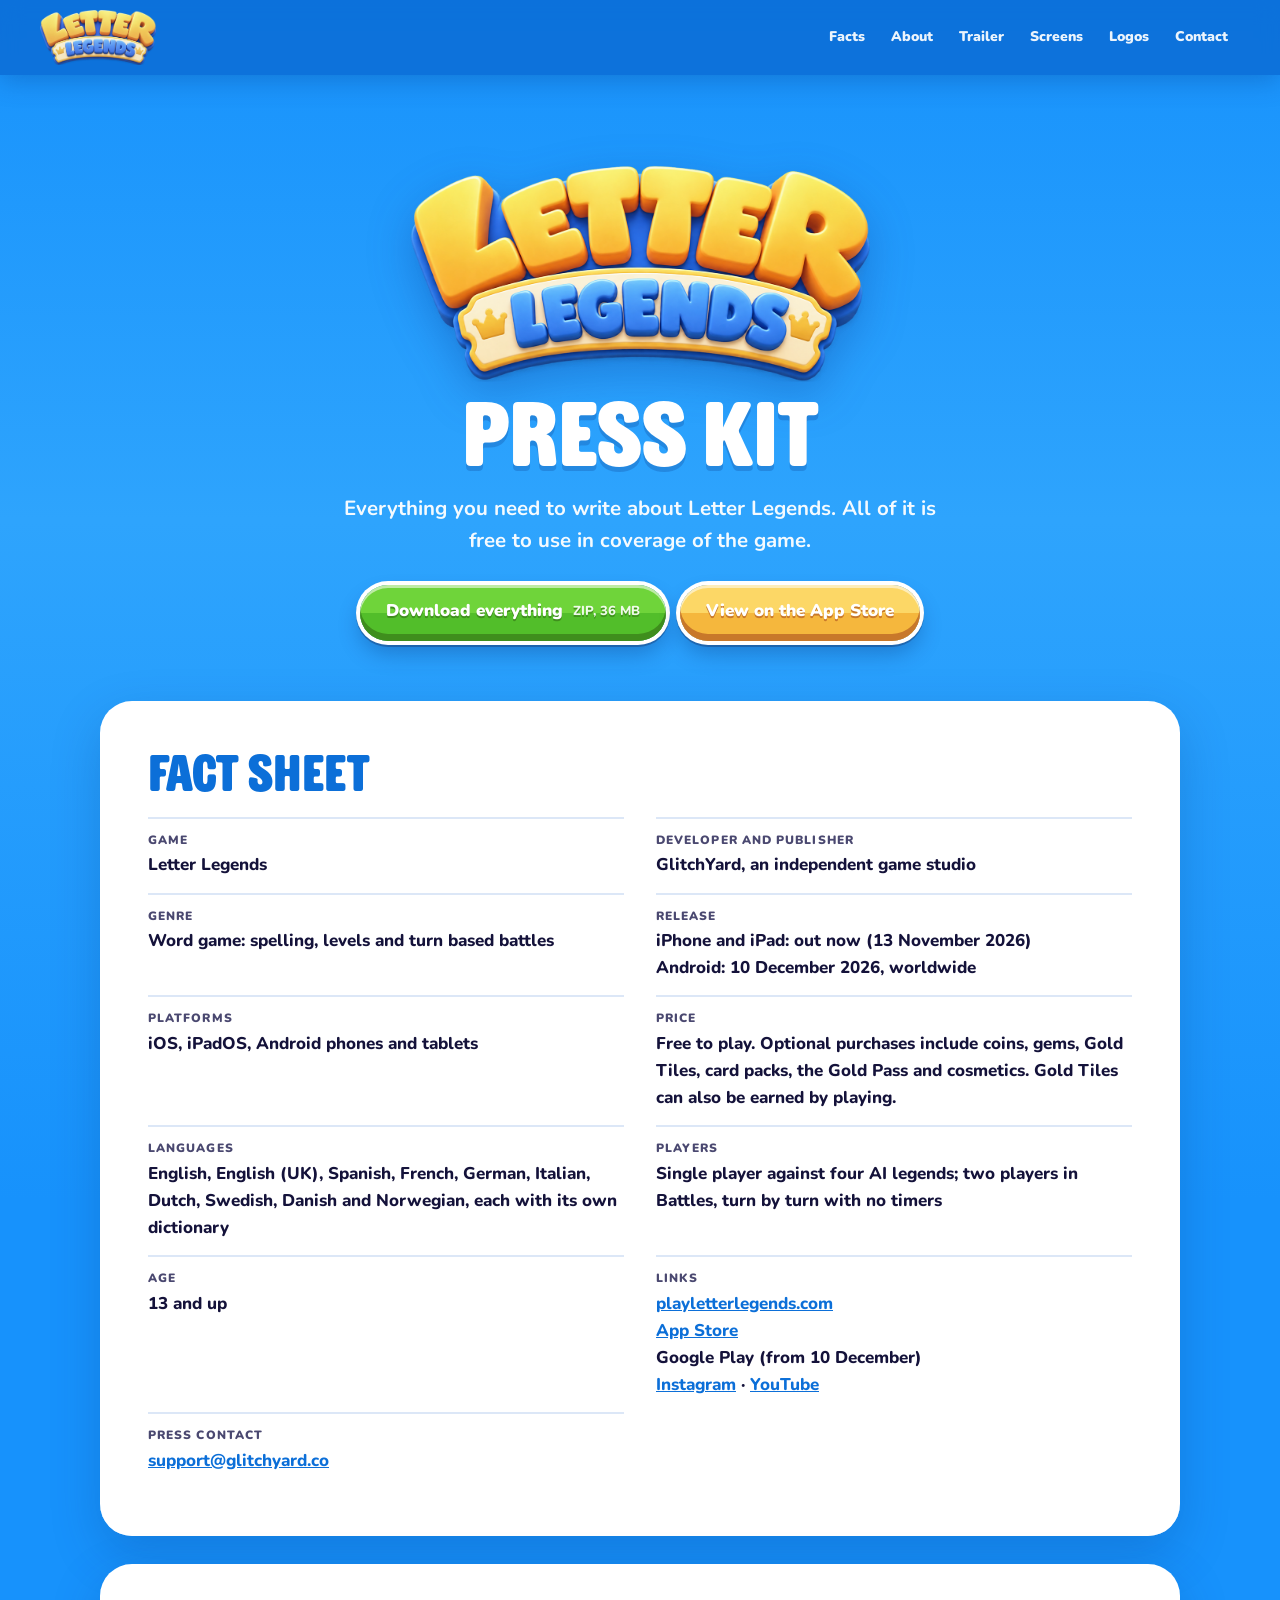
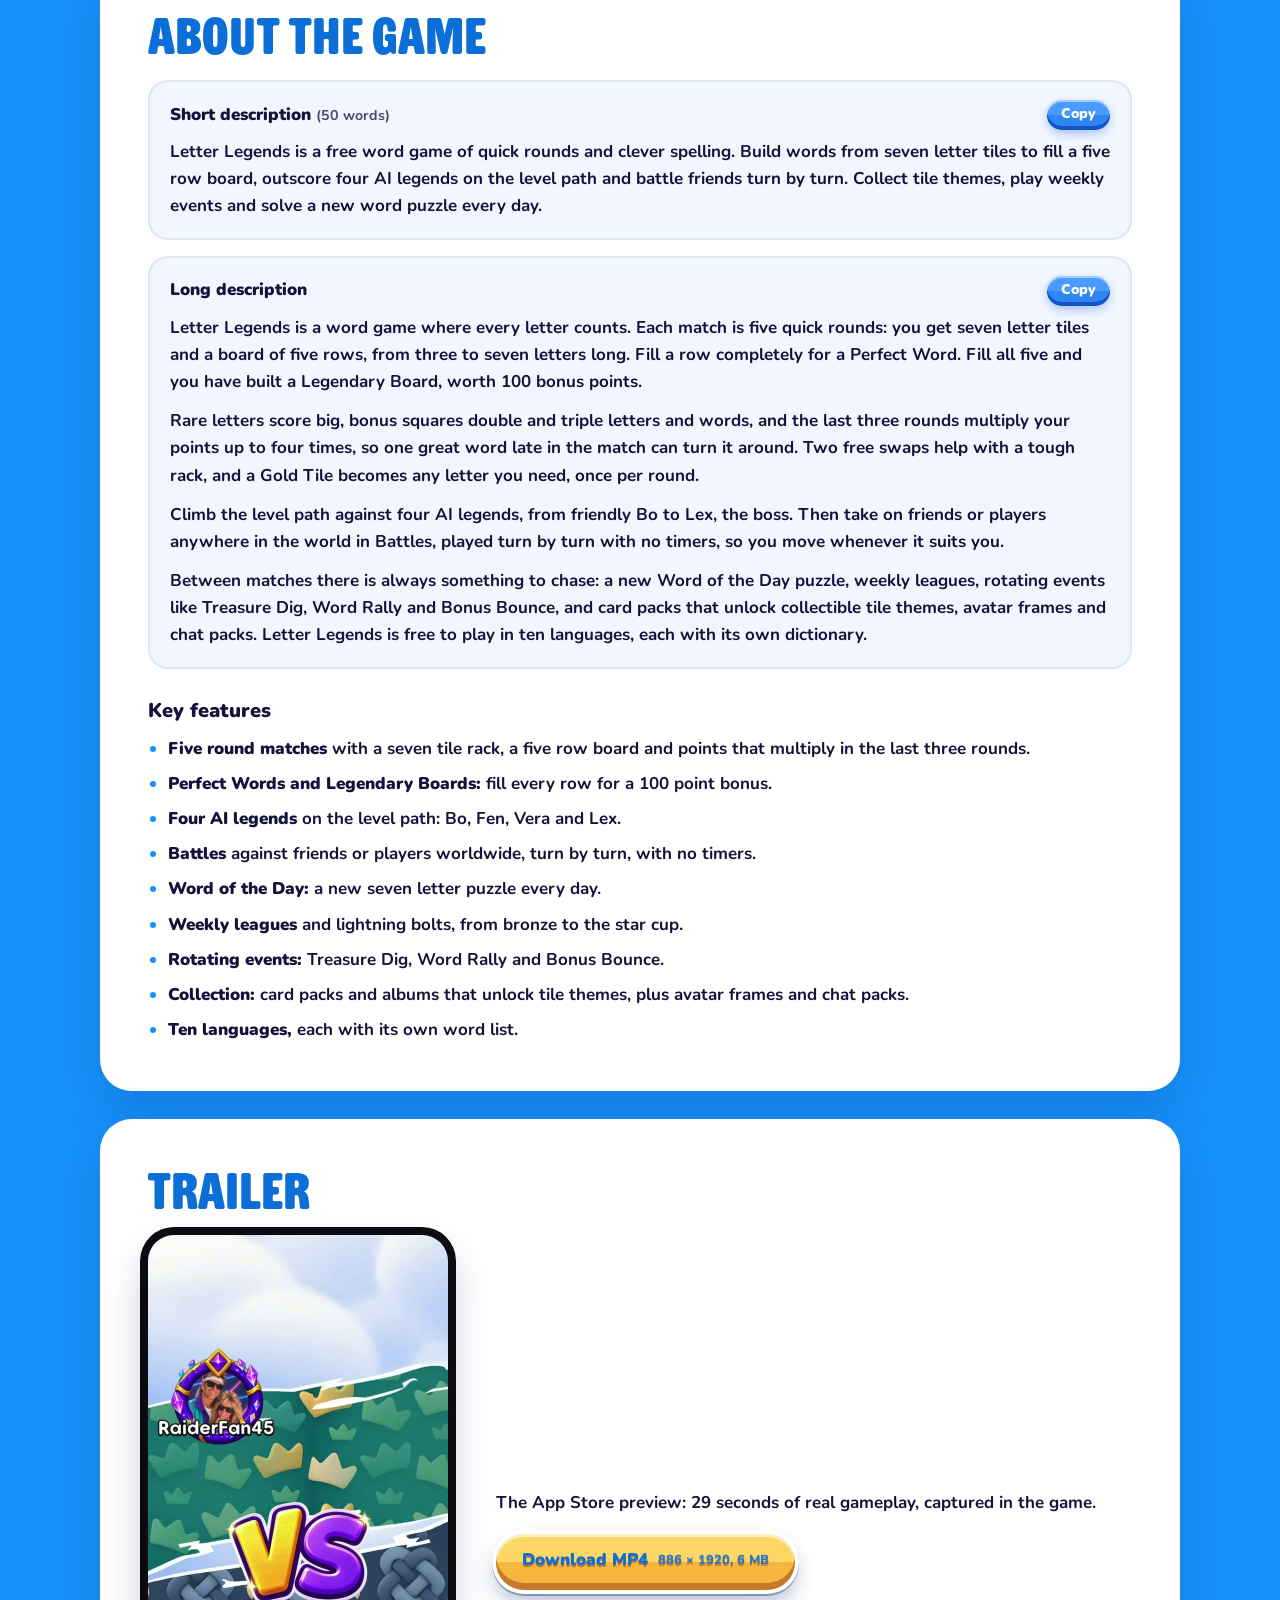
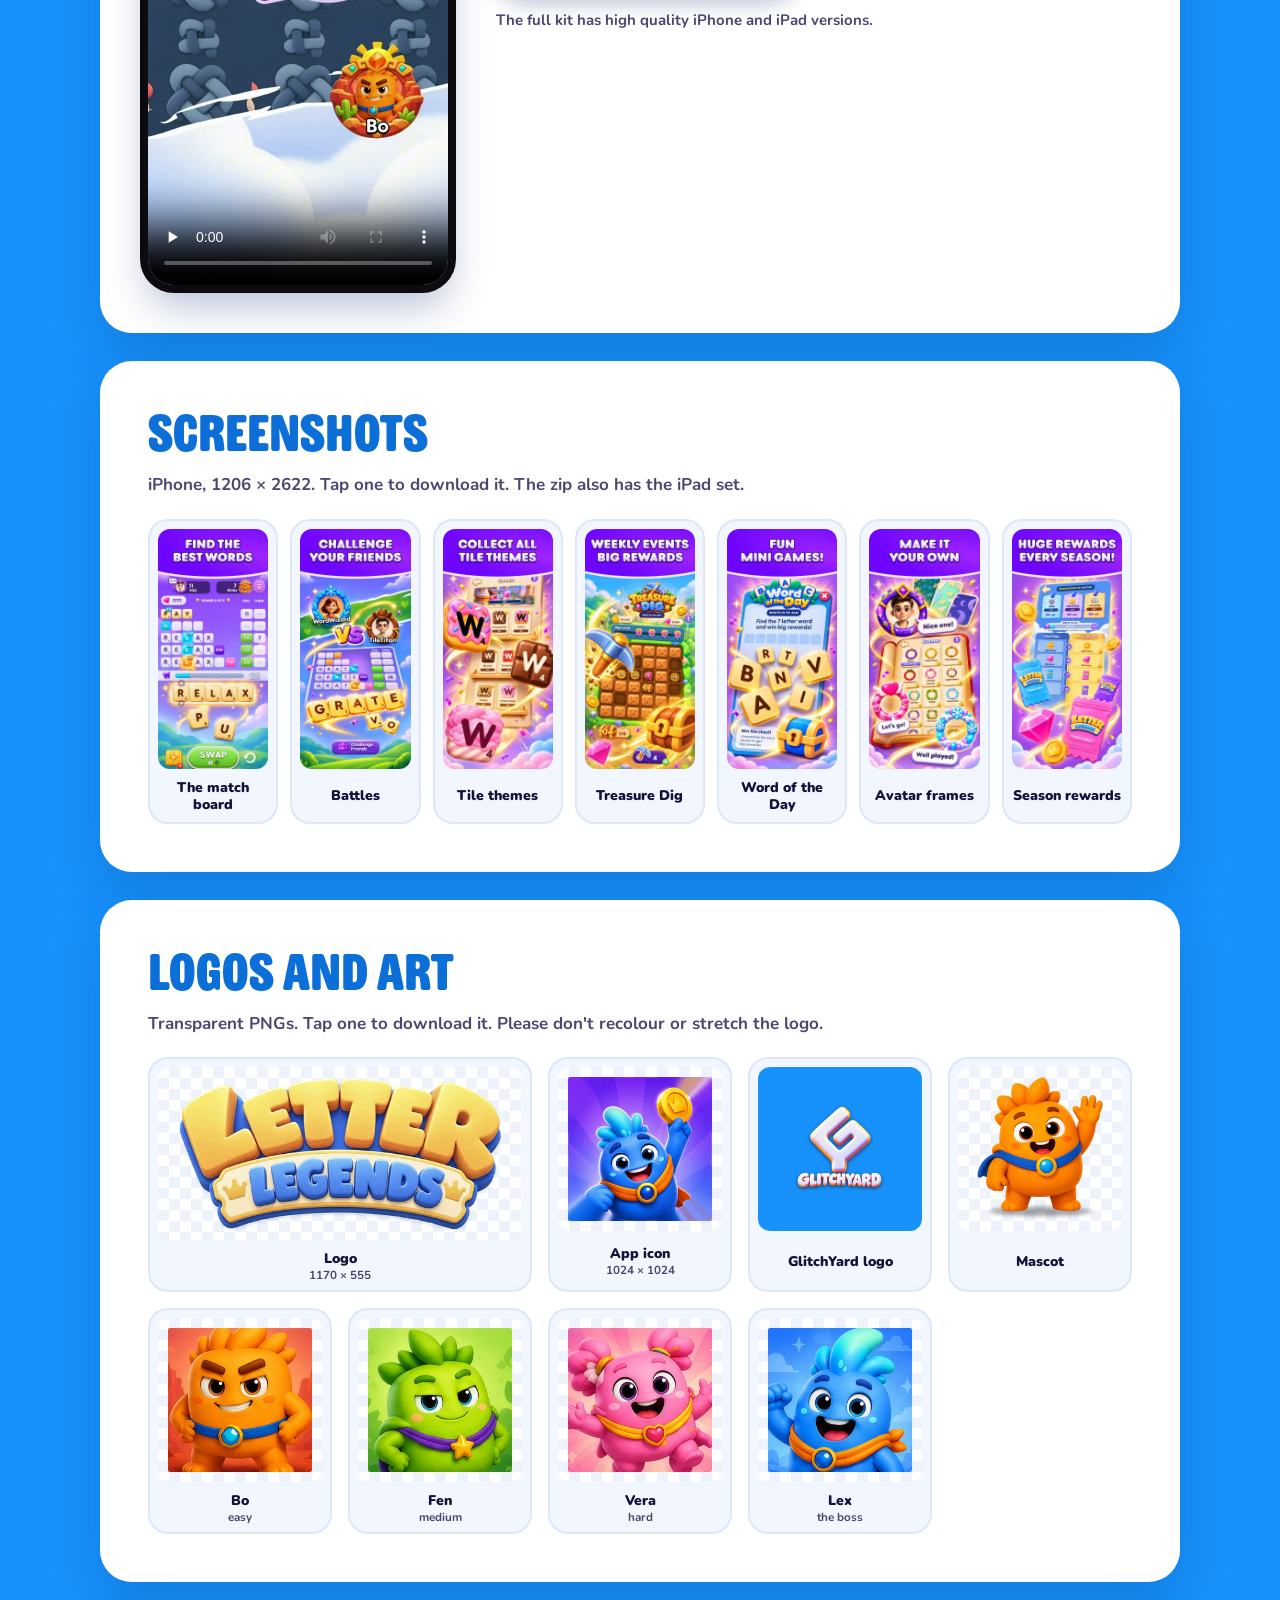
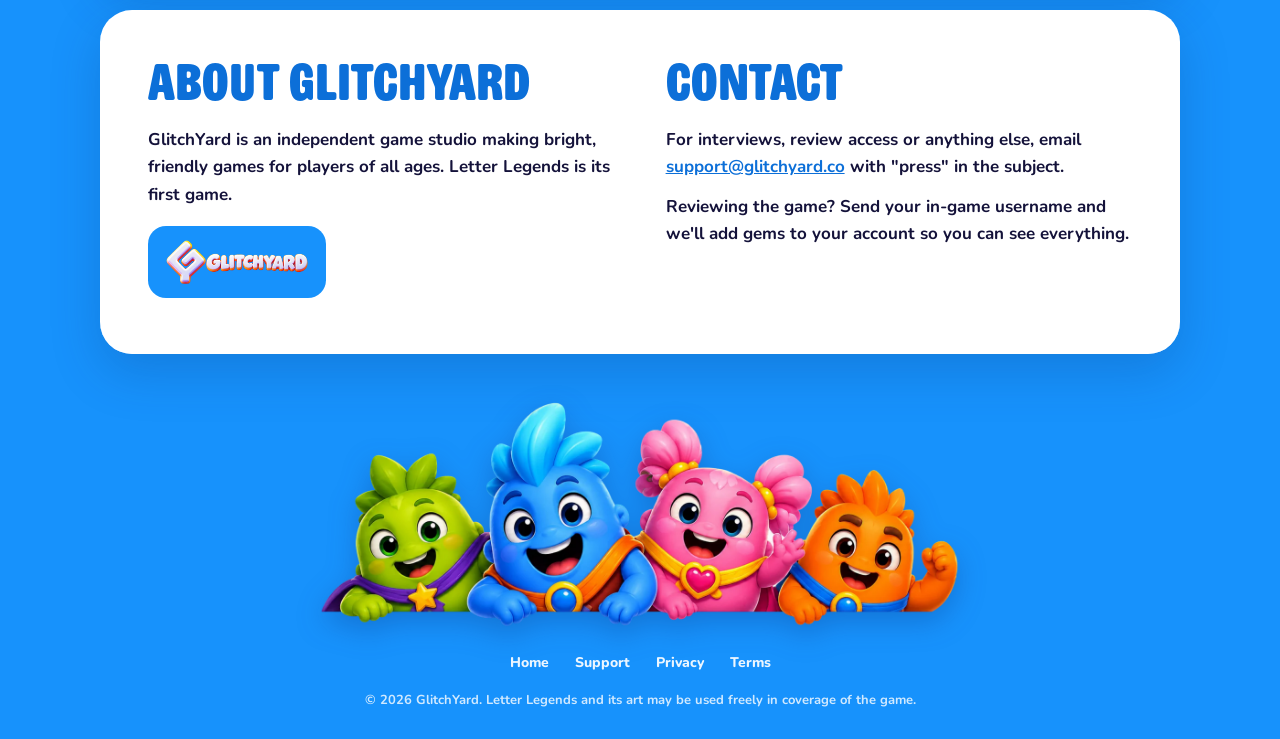
==== press/index.html @ 0f446bd9 "Merge feat/press-kit Co-Authored-By: Claude Opus 5.5 <noreply@anthropic.com>" ====
<!doctype html>
<html lang="en">
<head>
<meta charset="utf-8">
<meta name="viewport" content="width=device-width, initial-scale=1">
<title>Press kit | Letter Legends</title>
<meta name="description" content="The Letter Legends press kit: fact sheet, descriptions, trailer, screenshots, logos and character art, all free to use in coverage of the game.">
<meta name="theme-color" content="#1792FC">
<link rel="canonical" href="https://playletterlegends.com/press/">
<meta property="og:type" content="website">
<meta property="og:url" content="https://playletterlegends.com/press/">
<meta property="og:title" content="Letter Legends press kit">
<meta property="og:description" content="Fact sheet, trailer, screenshots, logos and art for Letter Legends.">
<meta property="og:image" content="https://playletterlegends.com/assets/og.png">
<meta property="og:image:width" content="1200">
<meta property="og:image:height" content="630">
<meta name="twitter:card" content="summary_large_image">
<link rel="icon" href="../assets/favicon.png">
<link rel="apple-touch-icon" href="../assets/app-icon.png">
<link rel="preconnect" href="https://fonts.googleapis.com">
<link rel="preconnect" href="https://fonts.gstatic.com" crossorigin>
<link rel="stylesheet" href="https://fonts.googleapis.com/css2?family=Nunito:wght@600;700;800;900&display=swap">
<link rel="stylesheet" href="press.css">
</head>
<body>
<a class="skip" href="#main">Skip to content</a>

<header class="bar">
  <a class="bar__home" href="../" aria-label="Letter Legends home"><img src="../assets/logo.webp" alt="Letter Legends" width="1200" height="585"></a>
  <nav class="bar__nav" aria-label="Press kit sections">
    <a href="#facts">Facts</a>
    <a href="#about">About</a>
    <a href="#trailer">Trailer</a>
    <a href="#screens">Screens</a>
    <a href="#art">Logos</a>
    <a href="#contact">Contact</a>
  </nav>
</header>

<main id="main">

  <section class="hero" aria-labelledby="hero-h">
    <img class="hero__logo" src="media/art/letter-legends-logo.png" alt="Letter Legends" width="1170" height="555">
    <h1 class="hero__h" id="hero-h">Press kit</h1>
    <p class="hero__lede">Everything you need to write about Letter Legends. All of it is free to use in coverage of the game.</p>
    <div class="hero__cta">
      <a class="btn btn--green" href="media/letter-legends-press-kit.zip" download>Download everything <small>ZIP, 36 MB</small></a>
      <a class="btn btn--orange" href="https://apps.apple.com/app/id6785250916" target="_blank" rel="noopener">View on the App Store</a>
    </div>
  </section>

  <!-- FACT SHEET -->
  <section class="card" id="facts" aria-labelledby="facts-h">
    <h2 class="h2" id="facts-h">Fact sheet</h2>
    <dl class="facts">
      <div><dt>Game</dt><dd>Letter Legends</dd></div>
      <div><dt>Developer and publisher</dt><dd>GlitchYard, an independent game studio</dd></div>
      <div><dt>Genre</dt><dd>Word game: spelling, levels and turn based battles</dd></div>
      <div><dt>Release</dt><dd>iPhone and iPad: out now (13 November 2026)<br>Android: 10 December 2026, worldwide</dd></div>
      <div><dt>Platforms</dt><dd>iOS, iPadOS, Android phones and tablets</dd></div>
      <div><dt>Price</dt><dd>Free to play. Optional purchases include coins, gems, Gold Tiles, card packs, the Gold Pass and cosmetics. Gold Tiles can also be earned by playing.</dd></div>
      <div><dt>Languages</dt><dd>English, English (UK), Spanish, French, German, Italian, Dutch, Swedish, Danish and Norwegian, each with its own dictionary</dd></div>
      <div><dt>Players</dt><dd>Single player against four AI legends; two players in Battles, turn by turn with no timers</dd></div>
      <div><dt>Age</dt><dd>13 and up</dd></div>
      <div><dt>Links</dt><dd><a href="https://playletterlegends.com">playletterlegends.com</a><br><a href="https://apps.apple.com/app/id6785250916" target="_blank" rel="noopener">App Store</a><br>Google Play (from 10 December)<br><a href="https://www.instagram.com/letterlegends_official" target="_blank" rel="noopener">Instagram</a> · <a href="https://www.youtube.com/@letterlegends_official" target="_blank" rel="noopener">YouTube</a></dd></div>
      <div><dt>Press contact</dt><dd><a href="mailto:support@glitchyard.co?subject=Letter%20Legends%20press">support@glitchyard.co</a></dd></div>
    </dl>
  </section>

  <!-- ABOUT -->
  <section class="card" id="about" aria-labelledby="about-h">
    <h2 class="h2" id="about-h">About the game</h2>

    <div class="copyblock">
      <div class="copyblock__head"><h3>Short description <small>(50 words)</small></h3><button class="copy" type="button" data-copy="short">Copy</button></div>
      <p id="short">Letter Legends is a free word game of quick rounds and clever spelling. Build words from seven letter tiles to fill a five row board, outscore four AI legends on the level path and battle friends turn by turn. Collect tile themes, play weekly events and solve a new word puzzle every day.</p>
    </div>

    <div class="copyblock">
      <div class="copyblock__head"><h3>Long description</h3><button class="copy" type="button" data-copy="long">Copy</button></div>
      <div id="long">
        <p>Letter Legends is a word game where every letter counts. Each match is five quick rounds: you get seven letter tiles and a board of five rows, from three to seven letters long. Fill a row completely for a Perfect Word. Fill all five and you have built a Legendary Board, worth 100 bonus points.</p>
        <p>Rare letters score big, bonus squares double and triple letters and words, and the last three rounds multiply your points up to four times, so one great word late in the match can turn it around. Two free swaps help with a tough rack, and a Gold Tile becomes any letter you need, once per round.</p>
        <p>Climb the level path against four AI legends, from friendly Bo to Lex, the boss. Then take on friends or players anywhere in the world in Battles, played turn by turn with no timers, so you move whenever it suits you.</p>
        <p>Between matches there is always something to chase: a new Word of the Day puzzle, weekly leagues, rotating events like Treasure Dig, Word Rally and Bonus Bounce, and card packs that unlock collectible tile themes, avatar frames and chat packs. Letter Legends is free to play in ten languages, each with its own dictionary.</p>
      </div>
    </div>

    <h3 class="h3">Key features</h3>
    <ul class="feats">
      <li><b>Five round matches</b> with a seven tile rack, a five row board and points that multiply in the last three rounds.</li>
      <li><b>Perfect Words and Legendary Boards:</b> fill every row for a 100 point bonus.</li>
      <li><b>Four AI legends</b> on the level path: Bo, Fen, Vera and Lex.</li>
      <li><b>Battles</b> against friends or players worldwide, turn by turn, with no timers.</li>
      <li><b>Word of the Day:</b> a new seven letter puzzle every day.</li>
      <li><b>Weekly leagues</b> and lightning bolts, from bronze to the star cup.</li>
      <li><b>Rotating events:</b> Treasure Dig, Word Rally and Bonus Bounce.</li>
      <li><b>Collection:</b> card packs and albums that unlock tile themes, plus avatar frames and chat packs.</li>
      <li><b>Ten languages,</b> each with its own word list.</li>
    </ul>
  </section>

  <!-- TRAILER -->
  <section class="card" id="trailer" aria-labelledby="trailer-h">
    <h2 class="h2" id="trailer-h">Trailer</h2>
    <div class="trailer">
      <video controls playsinline preload="none" poster="media/trailer-poster.jpg" width="886" height="1920">
        <source src="media/letter-legends-trailer.mp4" type="video/mp4">
      </video>
      <div class="trailer__side">
        <p>The App Store preview: 29 seconds of real gameplay, captured in the game.</p>
        <a class="btn btn--orange" href="media/letter-legends-trailer.mp4" download>Download MP4 <small>886 × 1920, 6 MB</small></a>
        <p class="note">The full kit has high quality iPhone and iPad versions.</p>
      </div>
    </div>
  </section>

  <!-- SCREENSHOTS -->
  <section class="card" id="screens" aria-labelledby="screens-h">
    <h2 class="h2" id="screens-h">Screenshots</h2>
    <p class="sub">iPhone, 1206 × 2622. Tap one to download it. The zip also has the iPad set.</p>
    <div class="grid grid--shots">
      <a class="tile" href="media/shots/01-find-the-best-words.jpg" download><img src="media/shots/01-find-the-best-words-thumb.webp" alt="A match: spelling RELAX on the board" width="480" height="1044" loading="lazy"><span>The match board</span></a>
      <a class="tile" href="media/shots/02-challenge-your-friends.jpg" download><img src="media/shots/02-challenge-your-friends-thumb.webp" alt="Two players face off in a Battle" width="480" height="1044" loading="lazy"><span>Battles</span></a>
      <a class="tile" href="media/shots/03-collect-tile-themes.jpg" download><img src="media/shots/03-collect-tile-themes-thumb.webp" alt="The Sweets tile theme album" width="480" height="1044" loading="lazy"><span>Tile themes</span></a>
      <a class="tile" href="media/shots/04-weekly-events.jpg" download><img src="media/shots/04-weekly-events-thumb.webp" alt="The Treasure Dig event board" width="480" height="1044" loading="lazy"><span>Treasure Dig</span></a>
      <a class="tile" href="media/shots/05-word-of-the-day.jpg" download><img src="media/shots/05-word-of-the-day-thumb.webp" alt="The Word of the Day puzzle" width="480" height="1044" loading="lazy"><span>Word of the Day</span></a>
      <a class="tile" href="media/shots/06-make-it-your-own.jpg" download><img src="media/shots/06-make-it-your-own-thumb.webp" alt="Avatar frames in the collection" width="480" height="1044" loading="lazy"><span>Avatar frames</span></a>
      <a class="tile" href="media/shots/07-season-rewards.jpg" download><img src="media/shots/07-season-rewards-thumb.webp" alt="The season pass rewards" width="480" height="1044" loading="lazy"><span>Season rewards</span></a>
    </div>
  </section>

  <!-- LOGOS AND ART -->
  <section class="card" id="art" aria-labelledby="art-h">
    <h2 class="h2" id="art-h">Logos and art</h2>
    <p class="sub">Transparent PNGs. Tap one to download it. Please don't recolour or stretch the logo.</p>
    <div class="grid grid--art">
      <a class="tile tile--art tile--wide" href="media/art/letter-legends-logo.png" download><img src="media/art/letter-legends-logo-thumb.webp" alt="The Letter Legends logo" loading="lazy"><span>Logo <small>1170 × 555</small></span></a>
      <a class="tile tile--art" href="media/art/letter-legends-icon-1024.png" download><img src="media/art/letter-legends-icon-1024-thumb.webp" alt="The Letter Legends app icon" loading="lazy"><span>App icon <small>1024 × 1024</small></span></a>
      <a class="tile tile--art tile--dark" href="media/art/glitchyard-logo.png" download><img src="media/art/glitchyard-logo-thumb.webp" alt="The GlitchYard logo" loading="lazy"><span>GlitchYard logo</span></a>
      <a class="tile tile--art" href="media/art/mascot.png" download><img src="media/art/mascot-thumb.webp" alt="The Letter Legends mascot" loading="lazy"><span>Mascot</span></a>
      <a class="tile tile--art" href="media/art/legend-bo.png" download><img src="media/art/legend-bo-thumb.webp" alt="Bo, the first legend" loading="lazy"><span>Bo <small>easy</small></span></a>
      <a class="tile tile--art" href="media/art/legend-fen.png" download><img src="media/art/legend-fen-thumb.webp" alt="Fen, the second legend" loading="lazy"><span>Fen <small>medium</small></span></a>
      <a class="tile tile--art" href="media/art/legend-vera.png" download><img src="media/art/legend-vera-thumb.webp" alt="Vera, the third legend" loading="lazy"><span>Vera <small>hard</small></span></a>
      <a class="tile tile--art" href="media/art/legend-lex.png" download><img src="media/art/legend-lex-thumb.webp" alt="Lex, the boss legend" loading="lazy"><span>Lex <small>the boss</small></span></a>
    </div>
  </section>

  <!-- STUDIO + CONTACT -->
  <section class="card card--split" id="contact" aria-labelledby="contact-h">
    <div>
      <h2 class="h2" id="studio-h">About GlitchYard</h2>
      <p>GlitchYard is an independent game studio making bright, friendly games for players of all ages. Letter Legends is its first game.</p>
      <a class="studio" href="https://glitchyard.co" target="_blank" rel="noopener"><img src="../assets/glitchyard-logo.webp" alt="GlitchYard" width="560" height="173" loading="lazy"></a>
    </div>
    <div>
      <h2 class="h2" id="contact-h">Contact</h2>
      <p>For interviews, review access or anything else, email <a href="mailto:support@glitchyard.co?subject=Letter%20Legends%20press">support@glitchyard.co</a> with "press" in the subject.</p>
      <p>Reviewing the game? Send your in-game username and we'll add gems to your account so you can see everything.</p>
    </div>
  </section>

</main>

<footer class="foot">
  <img class="foot__crew" src="../assets/art/crew.webp" alt="Bo, Fen, Vera and Lex" width="1400" height="512" loading="lazy">
  <nav class="foot__links" aria-label="Help and legal">
    <a href="../">Home</a>
    <a href="https://glitchyard.co/support">Support</a>
    <a href="https://glitchyard.co/privacy">Privacy</a>
    <a href="https://glitchyard.co/terms">Terms</a>
  </nav>
  <p>© 2026 GlitchYard. Letter Legends and its art may be used freely in coverage of the game.</p>
</footer>

<script>
  if ('IntersectionObserver' in window) {
    document.documentElement.classList.add('fx');
    var io = new IntersectionObserver(function (es) {
      es.forEach(function (e) { if (e.isIntersecting) { e.target.classList.add('is-in'); io.unobserve(e.target); } });
    }, { rootMargin: '0px 0px -8% 0px' });
    document.querySelectorAll('.card').forEach(function (c) { io.observe(c); });
  }
  document.querySelectorAll('[data-copy]').forEach(function (b) {
    b.addEventListener('click', function () {
      var el = document.getElementById(b.dataset.copy);
      var text = Array.prototype.map.call(el.querySelectorAll('p').length ? el.querySelectorAll('p') : [el], function (p) { return p.textContent.trim(); }).join('\n\n');
      var done = function () { b.textContent = 'Copied'; b.classList.add('is-done'); setTimeout(function () { b.textContent = 'Copy'; b.classList.remove('is-done'); }, 1600); };
      if (navigator.clipboard) navigator.clipboard.writeText(text).then(done, function () {});
    });
  });
</script>
</body>
</html>
---- press/press.css ----
/* Letter Legends press kit: the site's sky, Ringold Soft headings, Nunito body, the game's soft bevel buttons. */
@font-face { font-family: 'Ringold'; src: url('../assets/fonts/Ringold-Soft.woff') format('woff'); font-weight: 400; font-display: swap; }
:root {
  --sky: #1792FC; --sky-2: #2EA4FD; --sky-deep: #0C6FD8; --ink: #14123A; --ink-2: #4A4870; --paper: #fff; --mist: #F2F7FF; --line: #DCE7F7;
  --head: 'Ringold', 'Anton', Impact, sans-serif;
  --body: 'Nunito', system-ui, -apple-system, 'Segoe UI', sans-serif;
  --gut: clamp(16px, 3.4vw, 40px); --max: 1080px;
}
*, *::before, *::after { box-sizing: border-box; }
html { -webkit-text-size-adjust: 100%; scroll-behavior: smooth; scroll-padding-top: 84px; }
@media (prefers-reduced-motion: reduce) { html { scroll-behavior: auto; } }
body { margin: 0; background: linear-gradient(180deg, var(--sky) 0, var(--sky-2) 520px, var(--sky) 1200px) var(--sky); color: var(--paper); font: 700 17px/1.6 var(--body); -webkit-font-smoothing: antialiased; overflow-x: hidden; }
img, video { display: block; max-width: 100%; height: auto; }
a { color: inherit; }
h1, h2, h3, p, dl, dd, ul, figure { margin: 0; }
.skip { position: absolute; left: -9999px; top: 8px; z-index: 100; padding: 10px 16px; border-radius: 10px; background: var(--paper); color: var(--ink); font-weight: 900; }
.skip:focus { left: 12px; }
:focus-visible { outline: 3px solid #FFC63B; outline-offset: 3px; border-radius: 8px; }

/* ── top bar ── */
.bar { position: sticky; top: 0; z-index: 20; display: flex; align-items: center; justify-content: space-between; gap: 16px; padding: 10px var(--gut);
  background: rgba(12,111,216,.92); backdrop-filter: blur(10px); -webkit-backdrop-filter: blur(10px); box-shadow: 0 6px 24px rgba(5,40,110,.25); }
.bar__home img { width: 116px; transition: transform .2s cubic-bezier(.3,1.6,.5,1); }
.bar__home:hover img { transform: scale(1.05) rotate(-2deg); }
.bar__nav { display: flex; gap: 2px; overflow-x: auto; scrollbar-width: none; }
.bar__nav::-webkit-scrollbar { display: none; }
.bar__nav a { padding: 8px 12px; border-radius: 10px; text-decoration: none; font: 900 14px/1 var(--body); white-space: nowrap; opacity: .92; }
.bar__nav a:hover { background: rgba(255,255,255,.16); opacity: 1; }

/* ── hero ── */
.hero { max-width: var(--max); margin: 0 auto; padding: clamp(40px, 7vw, 90px) var(--gut) clamp(36px, 5vw, 60px); text-align: center; display: flex; flex-direction: column; align-items: center; }
.hero__logo { width: min(460px, 82vw); filter: drop-shadow(0 14px 22px rgba(10,50,140,.3)); }
.hero__h { margin-top: 10px; font: 400 clamp(46px, 7vw, 92px)/.95 var(--head); text-transform: uppercase; text-shadow: 0 5px 0 rgba(10,60,140,.25); }
.hero__lede { max-width: 30em; margin-top: 14px; font-size: clamp(17px, 1.6vw, 21px); opacity: .95; }
.hero__cta { display: flex; flex-wrap: wrap; justify-content: center; gap: 14px; margin-top: 28px; }
@media (prefers-reduced-motion: no-preference) {
  .hero__logo { animation: pop .9s cubic-bezier(.3,1.5,.5,1) both; }
  .hero__h, .hero__lede, .hero__cta { animation: rise .8s cubic-bezier(.2,.9,.25,1) both; }
  .hero__h { animation-delay: .12s; } .hero__lede { animation-delay: .22s; } .hero__cta { animation-delay: .32s; }
}
@keyframes pop { from { opacity: 0; transform: scale(.7) translateY(24px); } }
@keyframes rise { from { opacity: 0; transform: translateY(26px); } }

/* ── buttons: the game's soft bevel (split face, shine, chunky lip, white ring) ── */
.btn { position: relative; display: inline-flex; align-items: center; justify-content: center; gap: 10px; min-height: 56px; padding: 12px 26px 16px; border-radius: 999px; text-decoration: none; white-space: nowrap;
  font: 900 17px/1.1 var(--body); color: #fff; text-shadow: 0 2px 0 var(--lip);
  background: linear-gradient(180deg, var(--top) 0 50%, var(--bot) 50% 100%);
  box-shadow: inset 0 3px 0 rgba(255,255,255,.55), inset 0 -7px 0 var(--lip), 0 0 0 4px #fff, 0 2px 0 4px rgba(20,40,90,.35), 0 12px 22px rgba(5,40,110,.32);
  transition: transform .18s cubic-bezier(.3,1.6,.5,1), box-shadow .18s; }
.btn small { font-weight: 800; font-size: 13px; opacity: .9; }
.btn:hover { transform: translateY(-2px); }
.btn:active { transform: translateY(3px); box-shadow: inset 0 3px 0 rgba(255,255,255,.55), inset 0 -3px 0 var(--lip), 0 0 0 4px #fff, 0 1px 0 4px rgba(20,40,90,.35), 0 6px 12px rgba(5,40,110,.3); }
.btn--green { --top: #6FD43A; --bot: #52BE2A; --lip: #3F8E1D; }
.btn--orange { --top: #FCD766; --bot: #F5B73D; --lip: #C8782A; }

/* ── cards ── */
.card { max-width: var(--max); margin: 0 auto 28px; padding: clamp(24px, 4vw, 48px); border-radius: 32px; background: var(--paper); color: var(--ink);
  box-shadow: 0 -2px 0 rgba(255,255,255,.6) inset, 0 18px 50px rgba(8,50,120,.22); }
@media (max-width: 1140px) { .card { margin-left: var(--gut); margin-right: var(--gut); } }
/* in-view fade: JS adds .fx (so no-JS shows everything), then .is-in as each card scrolls in */
@media (prefers-reduced-motion: no-preference) {
  .fx .card { opacity: 0; transform: translateY(34px); transition: opacity .7s cubic-bezier(.2,.9,.25,1), transform .8s cubic-bezier(.2,.9,.25,1); }
  .fx .card.is-in { opacity: 1; transform: none; }
}
.h2 { margin-bottom: 18px; font: 400 clamp(32px, 4vw, 50px)/1 var(--head); text-transform: uppercase; color: var(--sky-deep); }
.h3 { margin: 30px 0 12px; font: 900 20px/1.2 var(--body); }
.sub { margin: -6px 0 20px; color: var(--ink-2); }
.card a { color: var(--sky-deep); }

/* fact sheet */
.facts { display: grid; grid-template-columns: repeat(2, 1fr); gap: 0 32px; }
.facts > div { padding: 14px 0; border-top: 2px solid var(--line); }
.facts dt { font: 900 12px/1.2 var(--body); text-transform: uppercase; letter-spacing: .09em; color: var(--ink-2); }
.facts dd { margin-top: 4px; font-weight: 800; }
@media (max-width: 720px) { .facts { grid-template-columns: 1fr; } }

/* descriptions */
.copyblock { padding: 20px 22px; border-radius: 20px; background: var(--mist); box-shadow: inset 0 0 0 2px var(--line); }
.copyblock + .copyblock { margin-top: 16px; }
.copyblock__head { display: flex; align-items: center; justify-content: space-between; gap: 12px; margin-bottom: 8px; }
.copyblock h3 { font: 900 17px/1.2 var(--body); }
.copyblock h3 small { font-weight: 700; color: var(--ink-2); }
.copyblock p { font-weight: 700; }
.copyblock p + p { margin-top: 12px; }
.copy { flex: none; padding: 7px 14px 9px; border: 0; border-radius: 999px; cursor: pointer; font: 900 14px/1 var(--body); color: #fff;
  background: linear-gradient(180deg, #4A9BFF 0 50%, #2E86F5 50%); box-shadow: inset 0 2px 0 rgba(255,255,255,.5), inset 0 -4px 0 #1553C5, 0 4px 10px rgba(21,83,197,.3);
  transition: transform .15s cubic-bezier(.3,1.6,.5,1); }
.copy:hover { transform: translateY(-1px); }
.copy:active { transform: translateY(2px); }
.copy.is-done { background: linear-gradient(180deg, #6FD43A 0 50%, #52BE2A 50%); box-shadow: inset 0 2px 0 rgba(255,255,255,.5), inset 0 -4px 0 #3F8E1D, 0 4px 10px rgba(63,142,29,.3); }
.feats { padding-left: 1.2em; display: grid; gap: 8px; }
.feats li::marker { color: var(--sky); }
.feats b { font-weight: 900; }

/* trailer */
.trailer { display: grid; grid-template-columns: minmax(0, 300px) 1fr; gap: clamp(20px, 4vw, 48px); align-items: center; }
.trailer video { width: 100%; aspect-ratio: 886 / 1920; border-radius: 26px; background: #0B0B10; box-shadow: 0 0 0 8px #0B0B10, 0 20px 40px rgba(10,40,110,.3); }
.trailer__side { display: grid; gap: 18px; justify-items: start; }
.note { color: var(--ink-2); font-size: 15px; }
@media (max-width: 640px) { .trailer { grid-template-columns: 1fr; justify-items: center; } .trailer video { max-width: 280px; } .trailer__side { justify-items: center; text-align: center; } }

/* download grids */
.grid { display: grid; gap: 16px; }
/* seven screenshots: one row of seven on wide screens, a swipeable strip below that (never an orphan row) */
.grid--shots { grid-template-columns: repeat(7, 1fr); gap: 12px; }
@media (max-width: 900px) {
  .grid--shots { grid-template-columns: none; grid-auto-flow: column; grid-auto-columns: minmax(150px, 38%); overflow-x: auto; scroll-snap-type: x mandatory;
    margin: 0 calc(-1 * clamp(24px, 4vw, 48px)); padding: 4px clamp(24px, 4vw, 48px) 14px; scroll-padding: 0 clamp(24px, 4vw, 48px); }
  .grid--shots .tile { scroll-snap-align: start; }
}
.grid--art { grid-template-columns: repeat(auto-fill, minmax(170px, 1fr)); }
@media (max-width: 560px) { .grid--art { grid-template-columns: 1fr 1fr; gap: 10px; } }
.tile { display: grid; gap: 10px; padding: 10px; border-radius: 20px; text-decoration: none; background: var(--mist); box-shadow: inset 0 0 0 2px var(--line);
  transition: transform .2s cubic-bezier(.3,1.6,.5,1), box-shadow .2s; }
.tile:hover { transform: translateY(-4px); box-shadow: inset 0 0 0 2px #9CC6F5, 0 14px 26px rgba(10,60,150,.16); }
.tile img { width: 100%; border-radius: 12px; }
.tile span { font: 900 14px/1.25 var(--body); color: var(--ink); text-align: center; }
.tile span small { display: block; font-weight: 700; color: var(--ink-2); }
.tile--art img { aspect-ratio: 1; object-fit: contain; padding: 10px; border-radius: 12px;
  background: conic-gradient(#EEF3FB 25%, #fff 0 50%, #EEF3FB 0 75%, #fff 0) 0 0 / 22px 22px; }
.tile--dark img { background: var(--sky); }
.tile--wide { grid-column: span 2; }
.tile--wide img { aspect-ratio: 2.1; }
@media (max-width: 560px) { .tile--wide img { aspect-ratio: 2.1; } }

/* studio + contact */
.card--split { display: grid; grid-template-columns: 1fr 1fr; gap: clamp(24px, 4vw, 56px); }
.card--split p + p { margin-top: 12px; }
.studio { display: inline-block; margin-top: 18px; padding: 14px 18px; border-radius: 18px; background: var(--sky); transition: transform .2s cubic-bezier(.3,1.6,.5,1); }
.studio:hover { transform: translateY(-3px); }
.studio img { height: 44px; width: auto; }
@media (max-width: 720px) { .card--split { grid-template-columns: 1fr; } }

/* footer */
.foot { margin-top: 40px; padding: 0 var(--gut) 28px; text-align: center; }
.foot__crew { width: min(640px, 88vw); margin: 0 auto; filter: drop-shadow(0 10px 14px rgba(10,50,130,.3)); }
.foot__links { display: flex; flex-wrap: wrap; justify-content: center; gap: 4px 6px; margin: 18px 0 10px; }
.foot__links a { padding: 6px 10px; border-radius: 8px; text-decoration: none; font-weight: 800; font-size: 14px; opacity: .92; }
.foot__links a:hover { background: rgba(255,255,255,.15); opacity: 1; }
.foot p { font-size: 13px; opacity: .8; }

@media (max-width: 560px) {
  .bar { flex-wrap: wrap; justify-content: center; padding-bottom: 6px; }
  .bar__home img { width: 96px; }
  .bar__nav { width: 100%; justify-content: center; }
  .bar__nav a { padding: 7px 9px; font-size: 13px; }
  html { scroll-padding-top: 110px; }
  .btn { white-space: normal; text-align: center; }
}
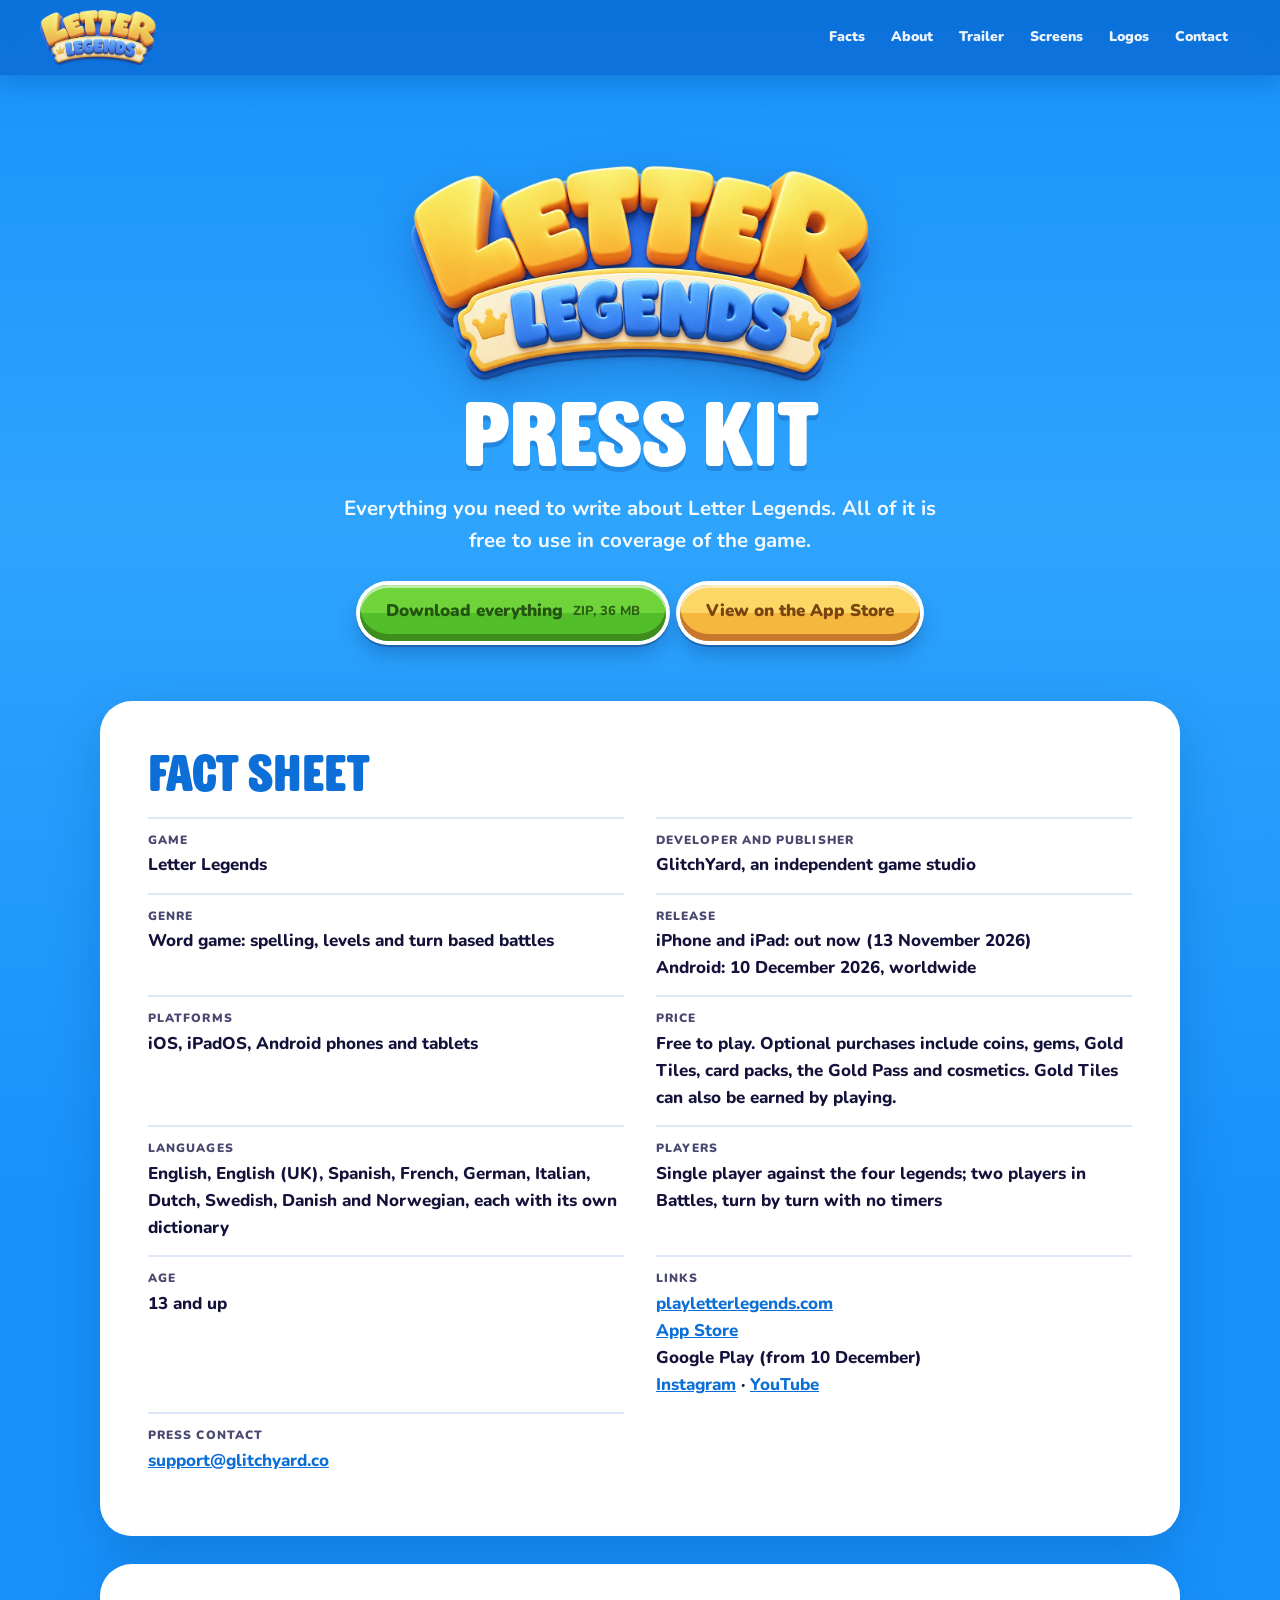
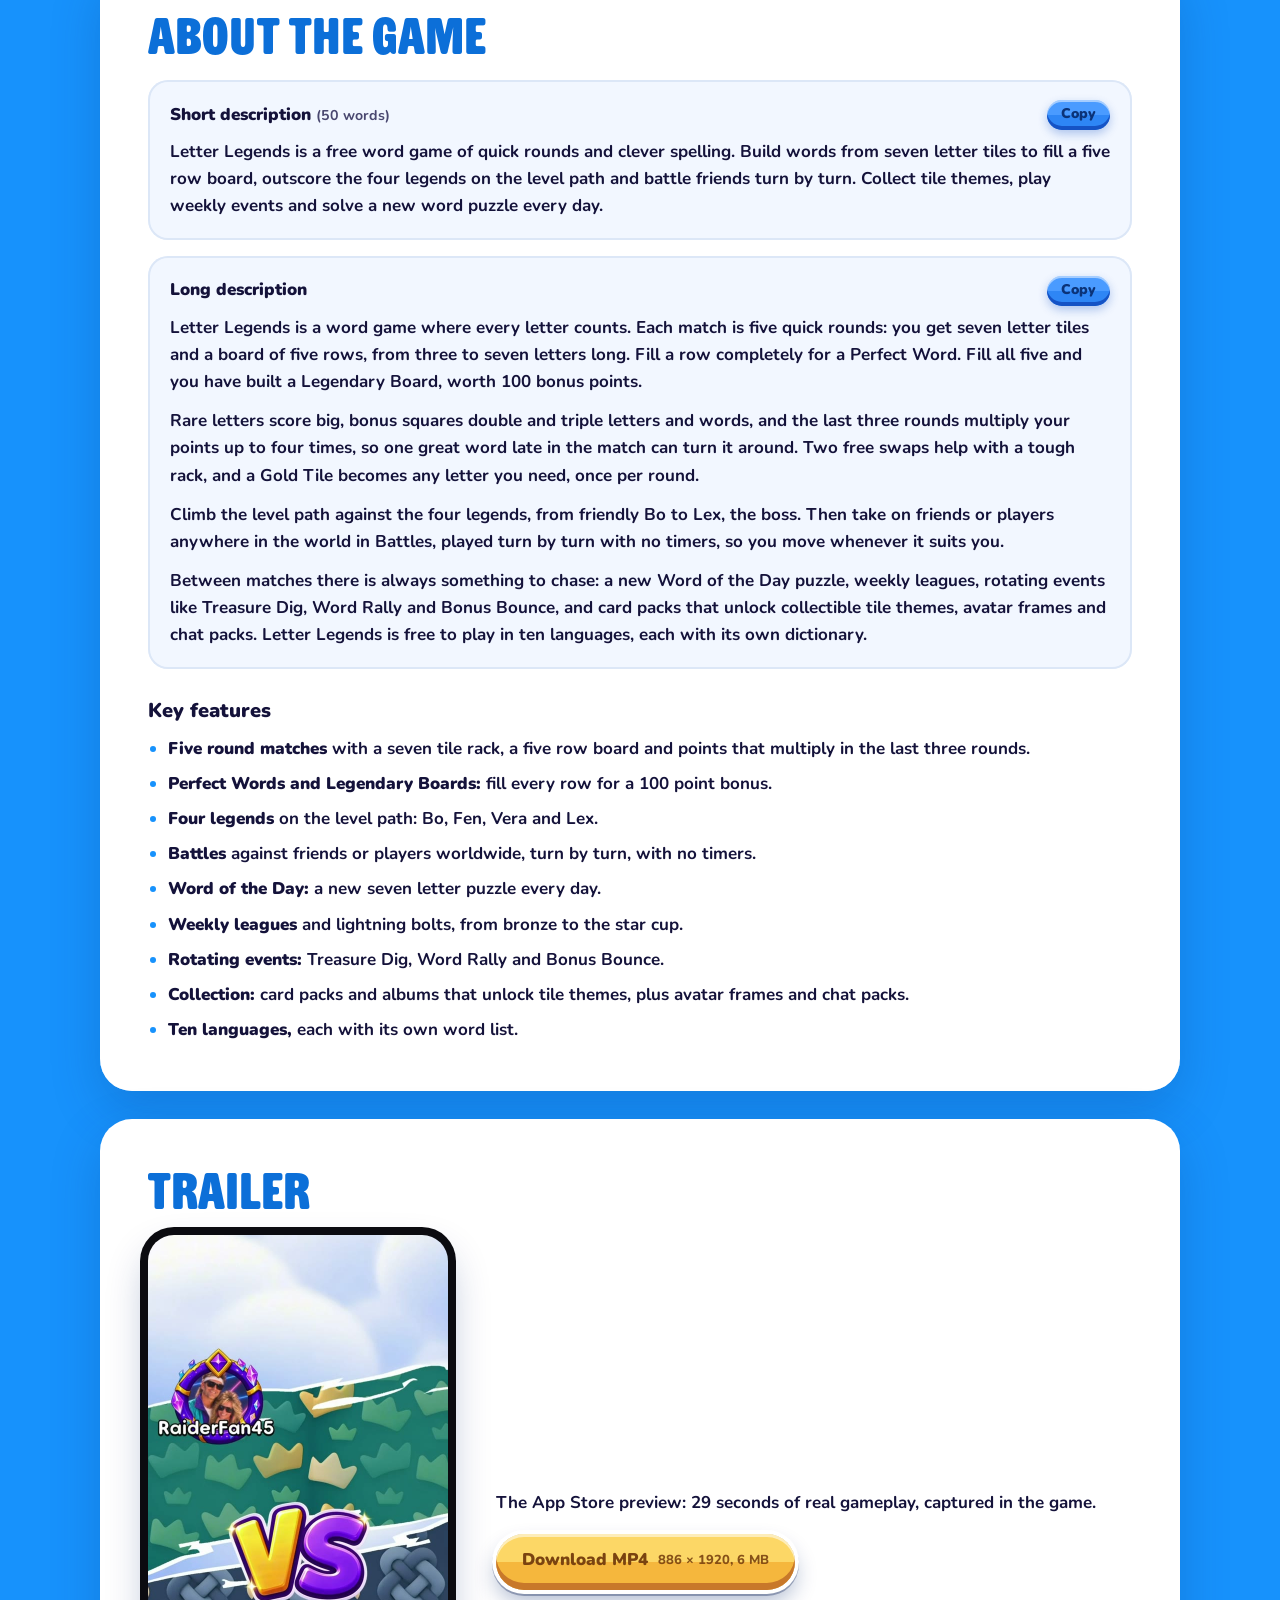
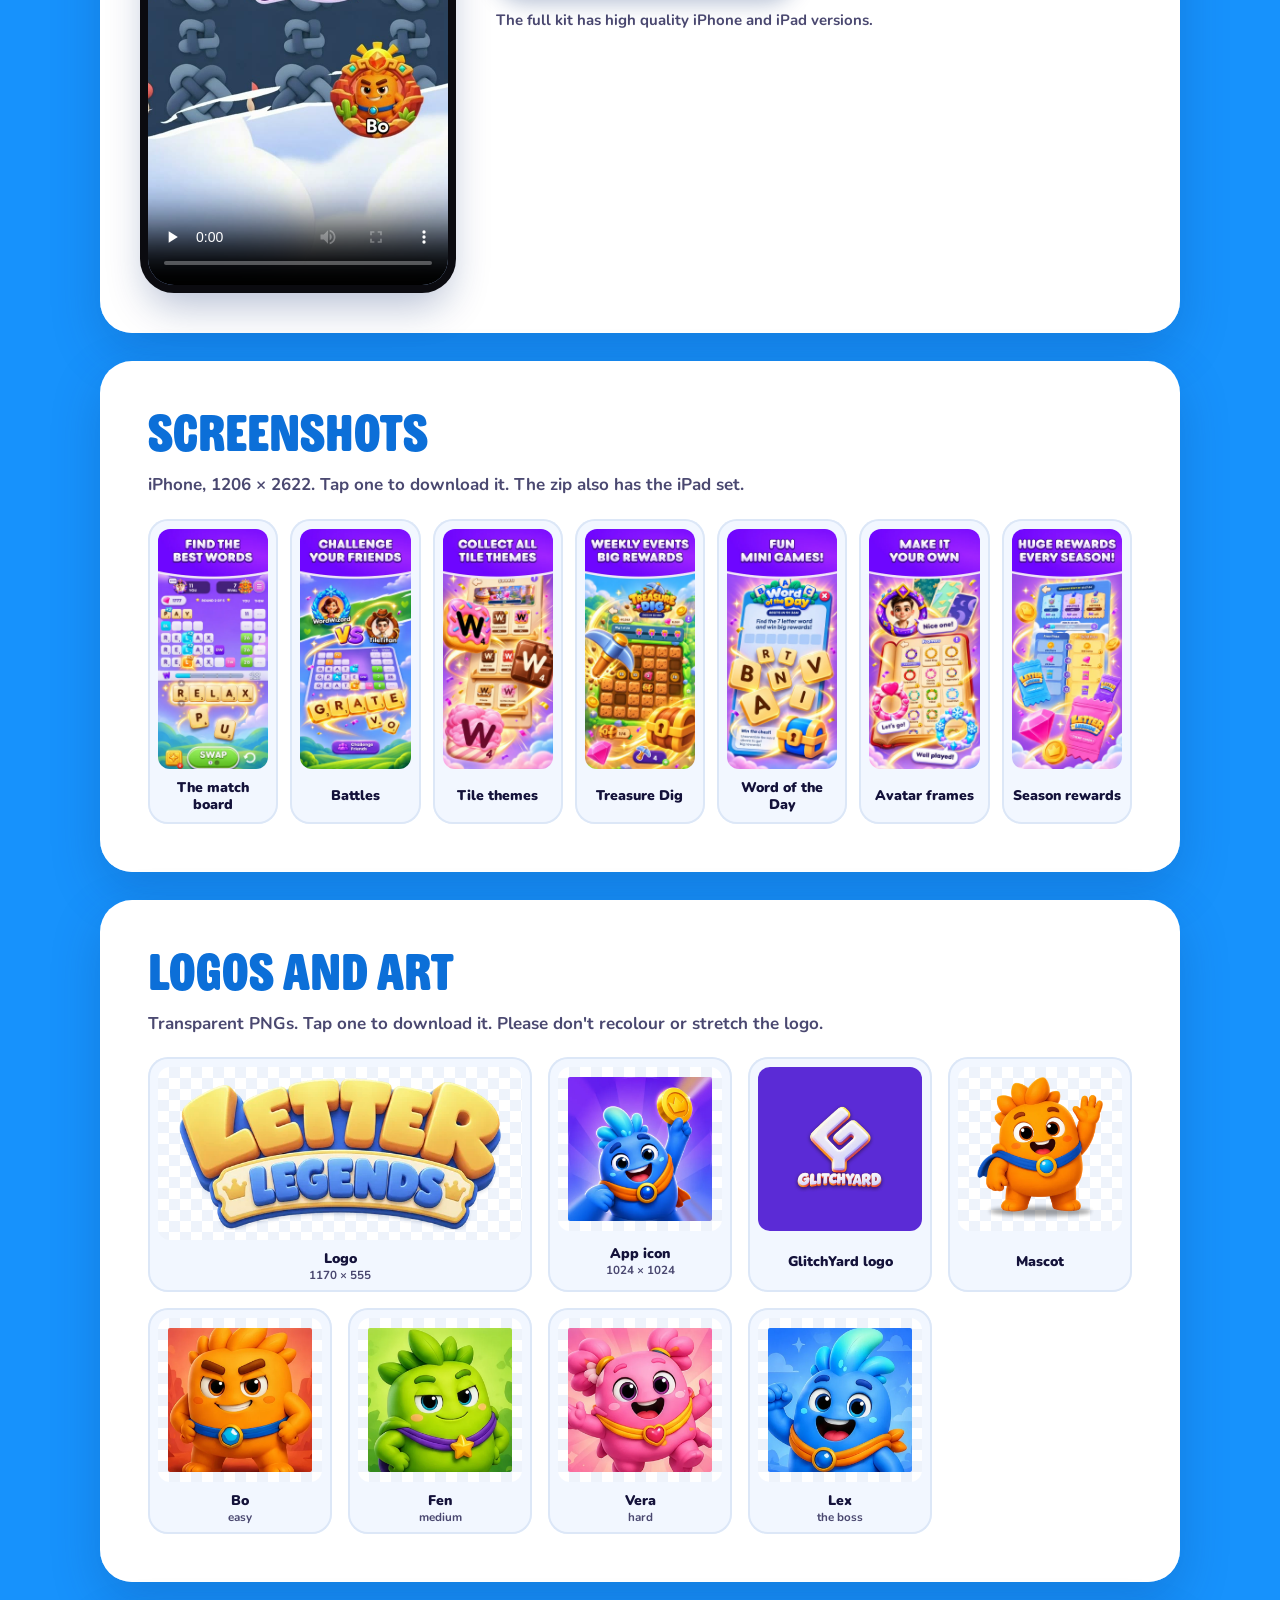
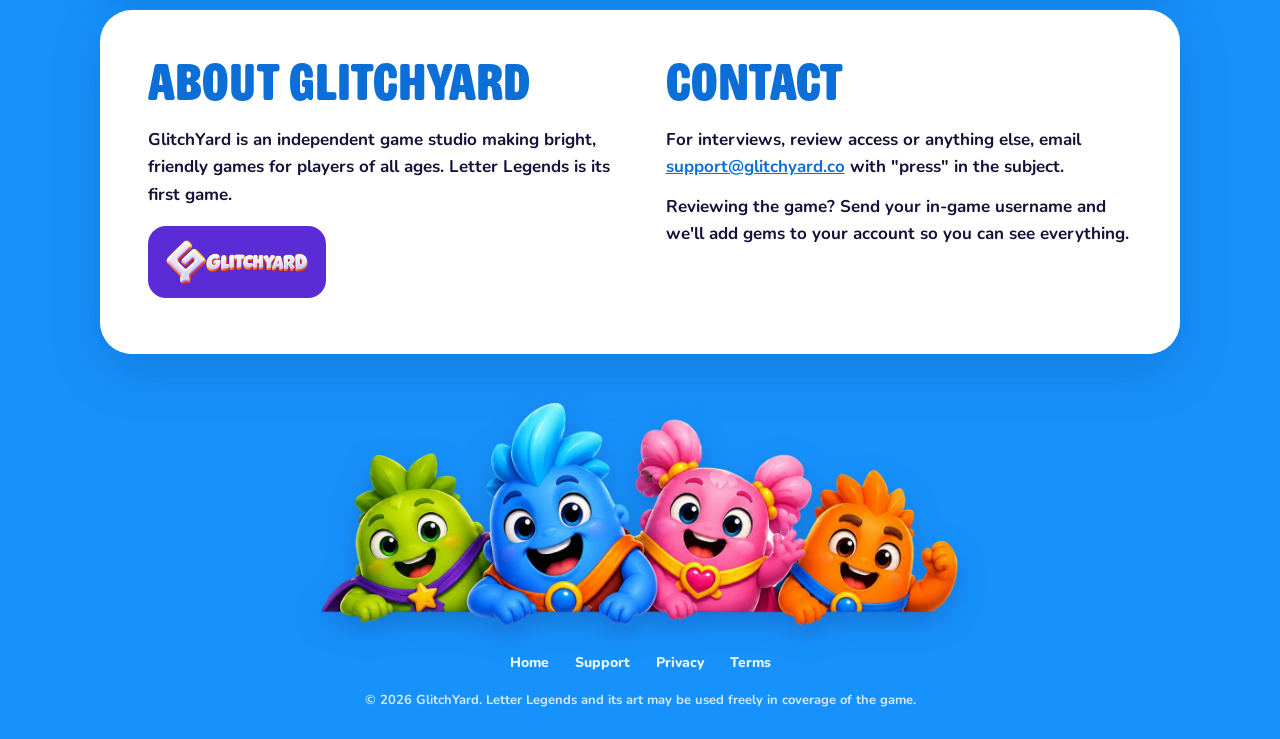
==== commit f6a70cec: "Merge fix/press-no-ai Co-Authored-By: Claude Opus 5.5 <noreply@anthropic.com>" ====
--- a/press/index.html
+++ b/press/index.html
@@ -60,7 +60,7 @@
       <div><dt>Platforms</dt><dd>iOS, iPadOS, Android phones and tablets</dd></div>
       <div><dt>Price</dt><dd>Free to play. Optional purchases include coins, gems, Gold Tiles, card packs, the Gold Pass and cosmetics. Gold Tiles can also be earned by playing.</dd></div>
       <div><dt>Languages</dt><dd>English, English (UK), Spanish, French, German, Italian, Dutch, Swedish, Danish and Norwegian, each with its own dictionary</dd></div>
-      <div><dt>Players</dt><dd>Single player against four AI legends; two players in Battles, turn by turn with no timers</dd></div>
+      <div><dt>Players</dt><dd>Single player against the four legends; two players in Battles, turn by turn with no timers</dd></div>
       <div><dt>Age</dt><dd>13 and up</dd></div>
       <div><dt>Links</dt><dd><a href="https://playletterlegends.com">playletterlegends.com</a><br><a href="https://apps.apple.com/app/id6785250916" target="_blank" rel="noopener">App Store</a><br>Google Play (from 10 December)<br><a href="https://www.instagram.com/letterlegends_official" target="_blank" rel="noopener">Instagram</a> · <a href="https://www.youtube.com/@letterlegends_official" target="_blank" rel="noopener">YouTube</a></dd></div>
       <div><dt>Press contact</dt><dd><a href="mailto:support@glitchyard.co?subject=Letter%20Legends%20press">support@glitchyard.co</a></dd></div>
@@ -73,7 +73,7 @@
 
     <div class="copyblock">
       <div class="copyblock__head"><h3>Short description <small>(50 words)</small></h3><button class="copy" type="button" data-copy="short">Copy</button></div>
-      <p id="short">Letter Legends is a free word game of quick rounds and clever spelling. Build words from seven letter tiles to fill a five row board, outscore four AI legends on the level path and battle friends turn by turn. Collect tile themes, play weekly events and solve a new word puzzle every day.</p>
+      <p id="short">Letter Legends is a free word game of quick rounds and clever spelling. Build words from seven letter tiles to fill a five row board, outscore the four legends on the level path and battle friends turn by turn. Collect tile themes, play weekly events and solve a new word puzzle every day.</p>
     </div>
 
     <div class="copyblock">
@@ -81,7 +81,7 @@
       <div id="long">
         <p>Letter Legends is a word game where every letter counts. Each match is five quick rounds: you get seven letter tiles and a board of five rows, from three to seven letters long. Fill a row completely for a Perfect Word. Fill all five and you have built a Legendary Board, worth 100 bonus points.</p>
         <p>Rare letters score big, bonus squares double and triple letters and words, and the last three rounds multiply your points up to four times, so one great word late in the match can turn it around. Two free swaps help with a tough rack, and a Gold Tile becomes any letter you need, once per round.</p>
-        <p>Climb the level path against four AI legends, from friendly Bo to Lex, the boss. Then take on friends or players anywhere in the world in Battles, played turn by turn with no timers, so you move whenever it suits you.</p>
+        <p>Climb the level path against the four legends, from friendly Bo to Lex, the boss. Then take on friends or players anywhere in the world in Battles, played turn by turn with no timers, so you move whenever it suits you.</p>
         <p>Between matches there is always something to chase: a new Word of the Day puzzle, weekly leagues, rotating events like Treasure Dig, Word Rally and Bonus Bounce, and card packs that unlock collectible tile themes, avatar frames and chat packs. Letter Legends is free to play in ten languages, each with its own dictionary.</p>
       </div>
     </div>
@@ -90,7 +90,7 @@
     <ul class="feats">
       <li><b>Five round matches</b> with a seven tile rack, a five row board and points that multiply in the last three rounds.</li>
       <li><b>Perfect Words and Legendary Boards:</b> fill every row for a 100 point bonus.</li>
-      <li><b>Four AI legends</b> on the level path: Bo, Fen, Vera and Lex.</li>
+      <li><b>Four legends</b> on the level path: Bo, Fen, Vera and Lex.</li>
       <li><b>Battles</b> against friends or players worldwide, turn by turn, with no timers.</li>
       <li><b>Word of the Day:</b> a new seven letter puzzle every day.</li>
       <li><b>Weekly leagues</b> and lightning bolts, from bronze to the star cup.</li>
--- a/press/press.css
+++ b/press/press.css
@@ -43,15 +43,16 @@
 
 /* ── buttons: the game's soft bevel (split face, shine, chunky lip, white ring) ── */
 .btn { position: relative; display: inline-flex; align-items: center; justify-content: center; gap: 10px; min-height: 56px; padding: 12px 26px 16px; border-radius: 999px; text-decoration: none; white-space: nowrap;
-  font: 900 17px/1.1 var(--body); color: #fff; text-shadow: 0 2px 0 var(--lip);
+  font: 900 17px/1.1 var(--body); color: var(--label); text-shadow: none;
   background: linear-gradient(180deg, var(--top) 0 50%, var(--bot) 50% 100%);
   box-shadow: inset 0 3px 0 rgba(255,255,255,.55), inset 0 -7px 0 var(--lip), 0 0 0 4px #fff, 0 2px 0 4px rgba(20,40,90,.35), 0 12px 22px rgba(5,40,110,.32);
   transition: transform .18s cubic-bezier(.3,1.6,.5,1), box-shadow .18s; }
 .btn small { font-weight: 800; font-size: 13px; opacity: .9; }
 .btn:hover { transform: translateY(-2px); }
 .btn:active { transform: translateY(3px); box-shadow: inset 0 3px 0 rgba(255,255,255,.55), inset 0 -3px 0 var(--lip), 0 0 0 4px #fff, 0 1px 0 4px rgba(20,40,90,.35), 0 6px 12px rgba(5,40,110,.3); }
-.btn--green { --top: #6FD43A; --bot: #52BE2A; --lip: #3F8E1D; }
-.btn--orange { --top: #FCD766; --bot: #F5B73D; --lip: #C8782A; }
+/* label = a darker shade of the button's darkest colour (its lip) */
+.btn--green { --top: #6FD43A; --bot: #52BE2A; --lip: #3F8E1D; --label: #245510; }
+.btn--orange { --top: #FCD766; --bot: #F5B73D; --lip: #C8782A; --label: #7A4310; }
 
 /* ── cards ── */
 .card { max-width: var(--max); margin: 0 auto 28px; padding: clamp(24px, 4vw, 48px); border-radius: 32px; background: var(--paper); color: var(--ink);
@@ -65,7 +66,7 @@
 .h2 { margin-bottom: 18px; font: 400 clamp(32px, 4vw, 50px)/1 var(--head); text-transform: uppercase; color: var(--sky-deep); }
 .h3 { margin: 30px 0 12px; font: 900 20px/1.2 var(--body); }
 .sub { margin: -6px 0 20px; color: var(--ink-2); }
-.card a { color: var(--sky-deep); }
+.card a:not(.btn):not(.tile):not(.studio) { color: var(--sky-deep); }
 
 /* fact sheet */
 .facts { display: grid; grid-template-columns: repeat(2, 1fr); gap: 0 32px; }
@@ -82,12 +83,12 @@
 .copyblock h3 small { font-weight: 700; color: var(--ink-2); }
 .copyblock p { font-weight: 700; }
 .copyblock p + p { margin-top: 12px; }
-.copy { flex: none; padding: 7px 14px 9px; border: 0; border-radius: 999px; cursor: pointer; font: 900 14px/1 var(--body); color: #fff;
+.copy { flex: none; padding: 7px 14px 9px; border: 0; border-radius: 999px; cursor: pointer; font: 900 14px/1 var(--body); color: #0B3378;
   background: linear-gradient(180deg, #4A9BFF 0 50%, #2E86F5 50%); box-shadow: inset 0 2px 0 rgba(255,255,255,.5), inset 0 -4px 0 #1553C5, 0 4px 10px rgba(21,83,197,.3);
   transition: transform .15s cubic-bezier(.3,1.6,.5,1); }
 .copy:hover { transform: translateY(-1px); }
 .copy:active { transform: translateY(2px); }
-.copy.is-done { background: linear-gradient(180deg, #6FD43A 0 50%, #52BE2A 50%); box-shadow: inset 0 2px 0 rgba(255,255,255,.5), inset 0 -4px 0 #3F8E1D, 0 4px 10px rgba(63,142,29,.3); }
+.copy.is-done { color: #245510; background: linear-gradient(180deg, #6FD43A 0 50%, #52BE2A 50%); box-shadow: inset 0 2px 0 rgba(255,255,255,.5), inset 0 -4px 0 #3F8E1D, 0 4px 10px rgba(63,142,29,.3); }
 .feats { padding-left: 1.2em; display: grid; gap: 8px; }
 .feats li::marker { color: var(--sky); }
 .feats b { font-weight: 900; }
@@ -118,7 +119,8 @@
 .tile span small { display: block; font-weight: 700; color: var(--ink-2); }
 .tile--art img { aspect-ratio: 1; object-fit: contain; padding: 10px; border-radius: 12px;
   background: conic-gradient(#EEF3FB 25%, #fff 0 50%, #EEF3FB 0 75%, #fff 0) 0 0 / 22px 22px; }
-.tile--dark img { background: var(--sky); }
+/* GlitchYard's brand violet (glitchyard.co --violet) behind the studio logo */
+.tile--dark img { background: #5B2BD6; }
 .tile--wide { grid-column: span 2; }
 .tile--wide img { aspect-ratio: 2.1; }
 @media (max-width: 560px) { .tile--wide img { aspect-ratio: 2.1; } }
@@ -126,7 +128,7 @@
 /* studio + contact */
 .card--split { display: grid; grid-template-columns: 1fr 1fr; gap: clamp(24px, 4vw, 56px); }
 .card--split p + p { margin-top: 12px; }
-.studio { display: inline-block; margin-top: 18px; padding: 14px 18px; border-radius: 18px; background: var(--sky); transition: transform .2s cubic-bezier(.3,1.6,.5,1); }
+.studio { display: inline-block; margin-top: 18px; padding: 14px 18px; border-radius: 18px; background: #5B2BD6; transition: transform .2s cubic-bezier(.3,1.6,.5,1); }
 .studio:hover { transform: translateY(-3px); }
 .studio img { height: 44px; width: auto; }
 @media (max-width: 720px) { .card--split { grid-template-columns: 1fr; } }
